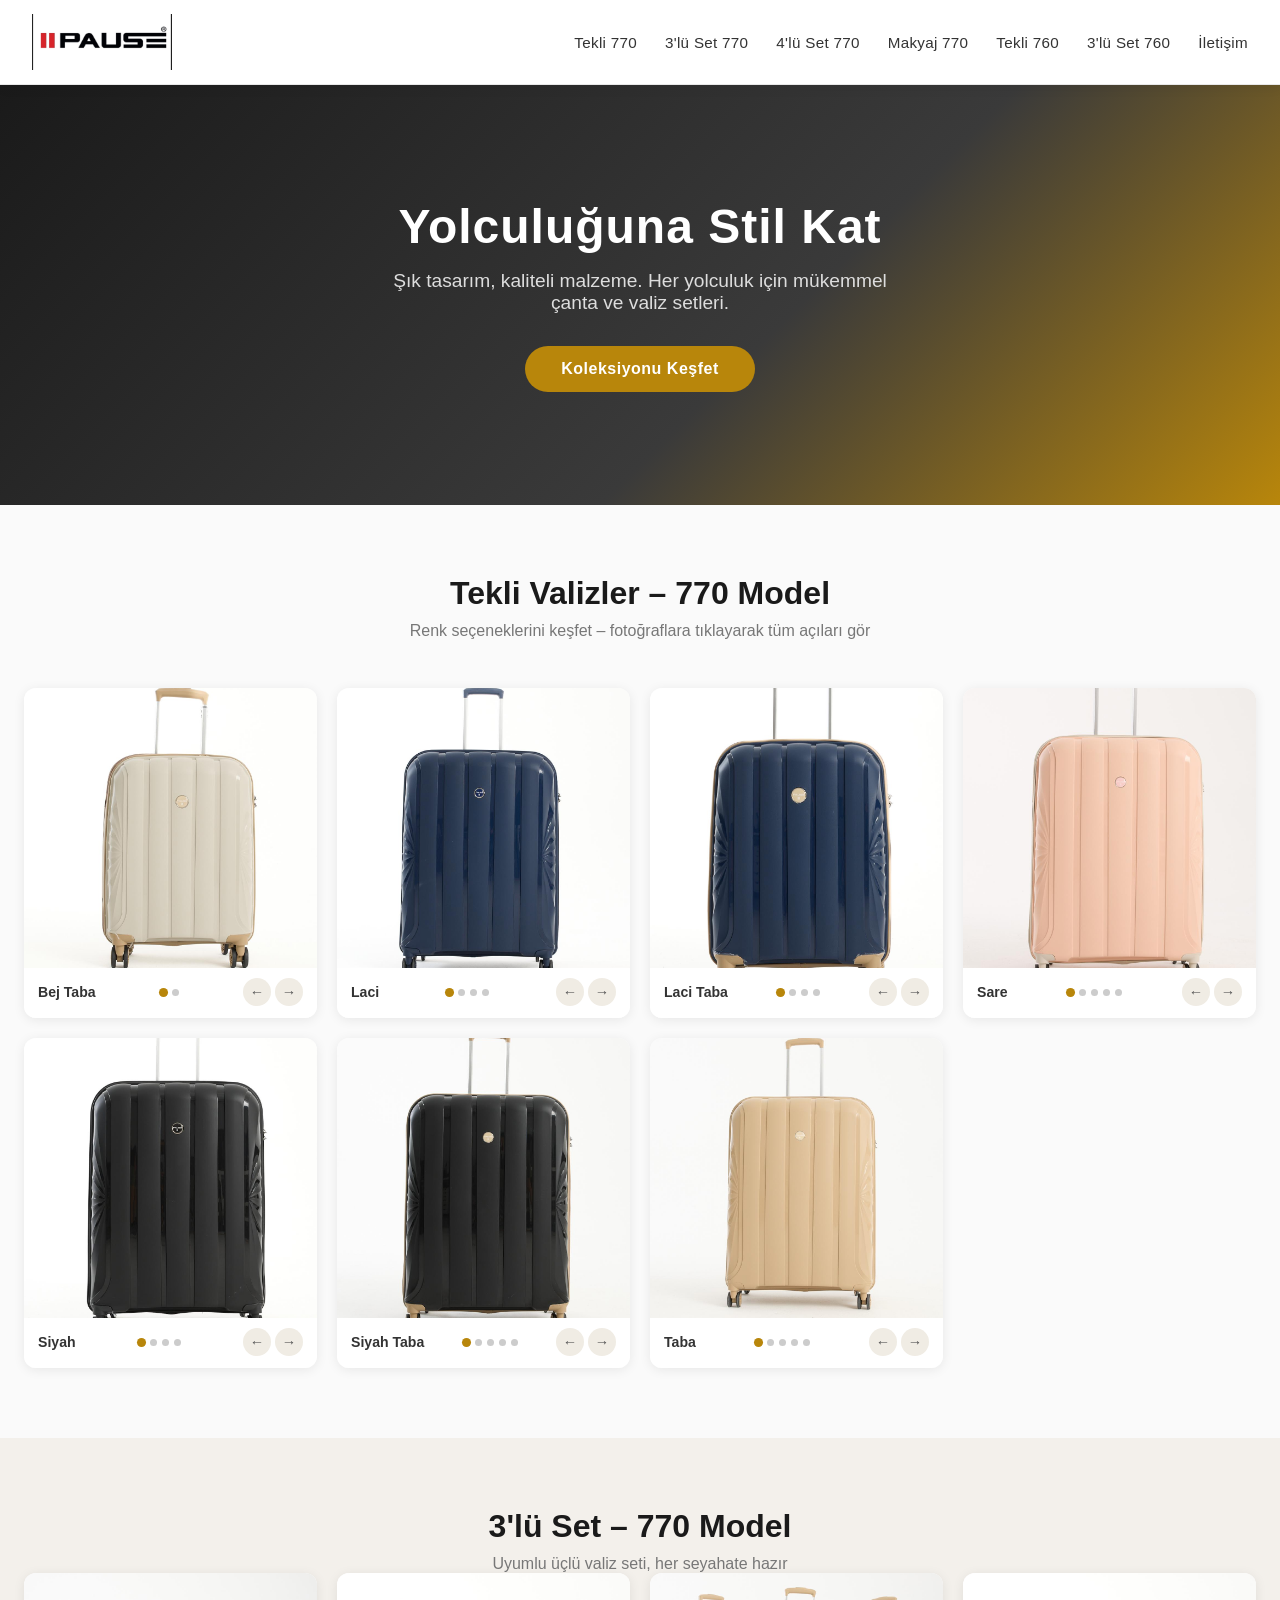
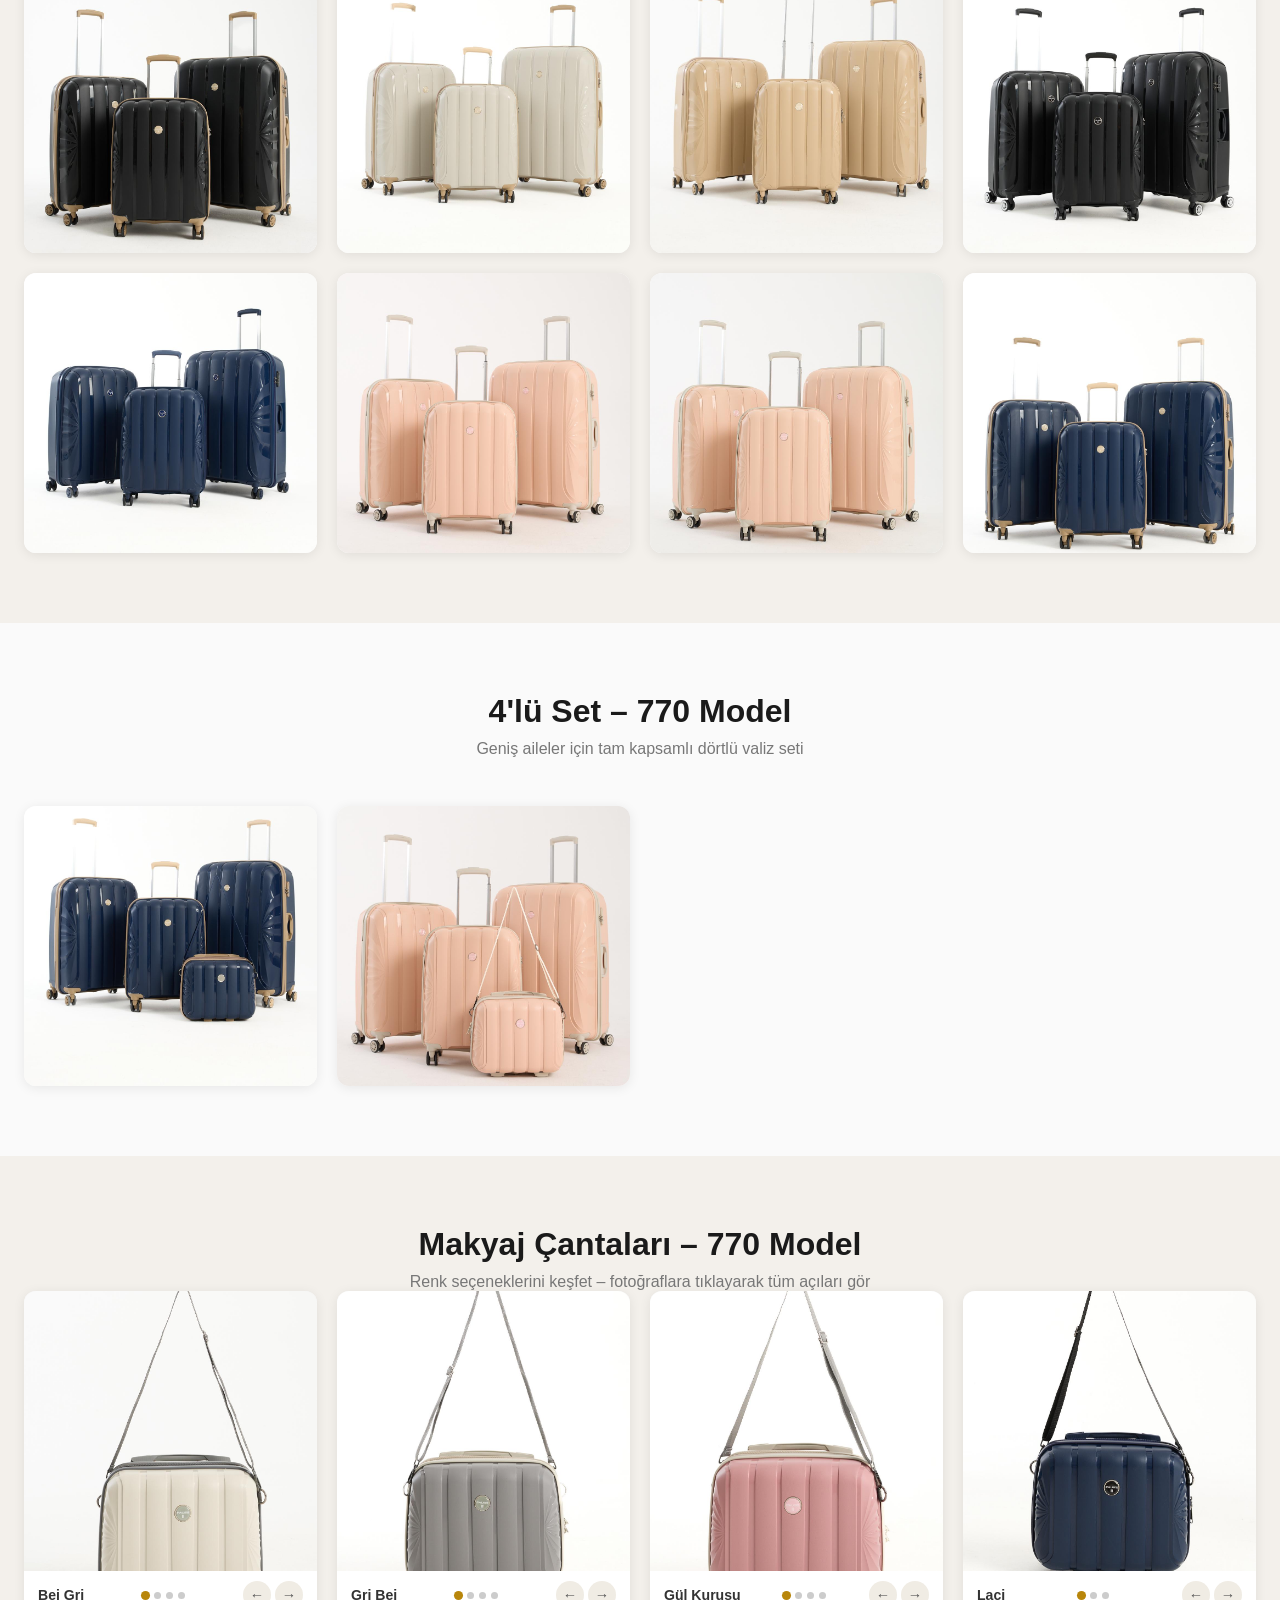
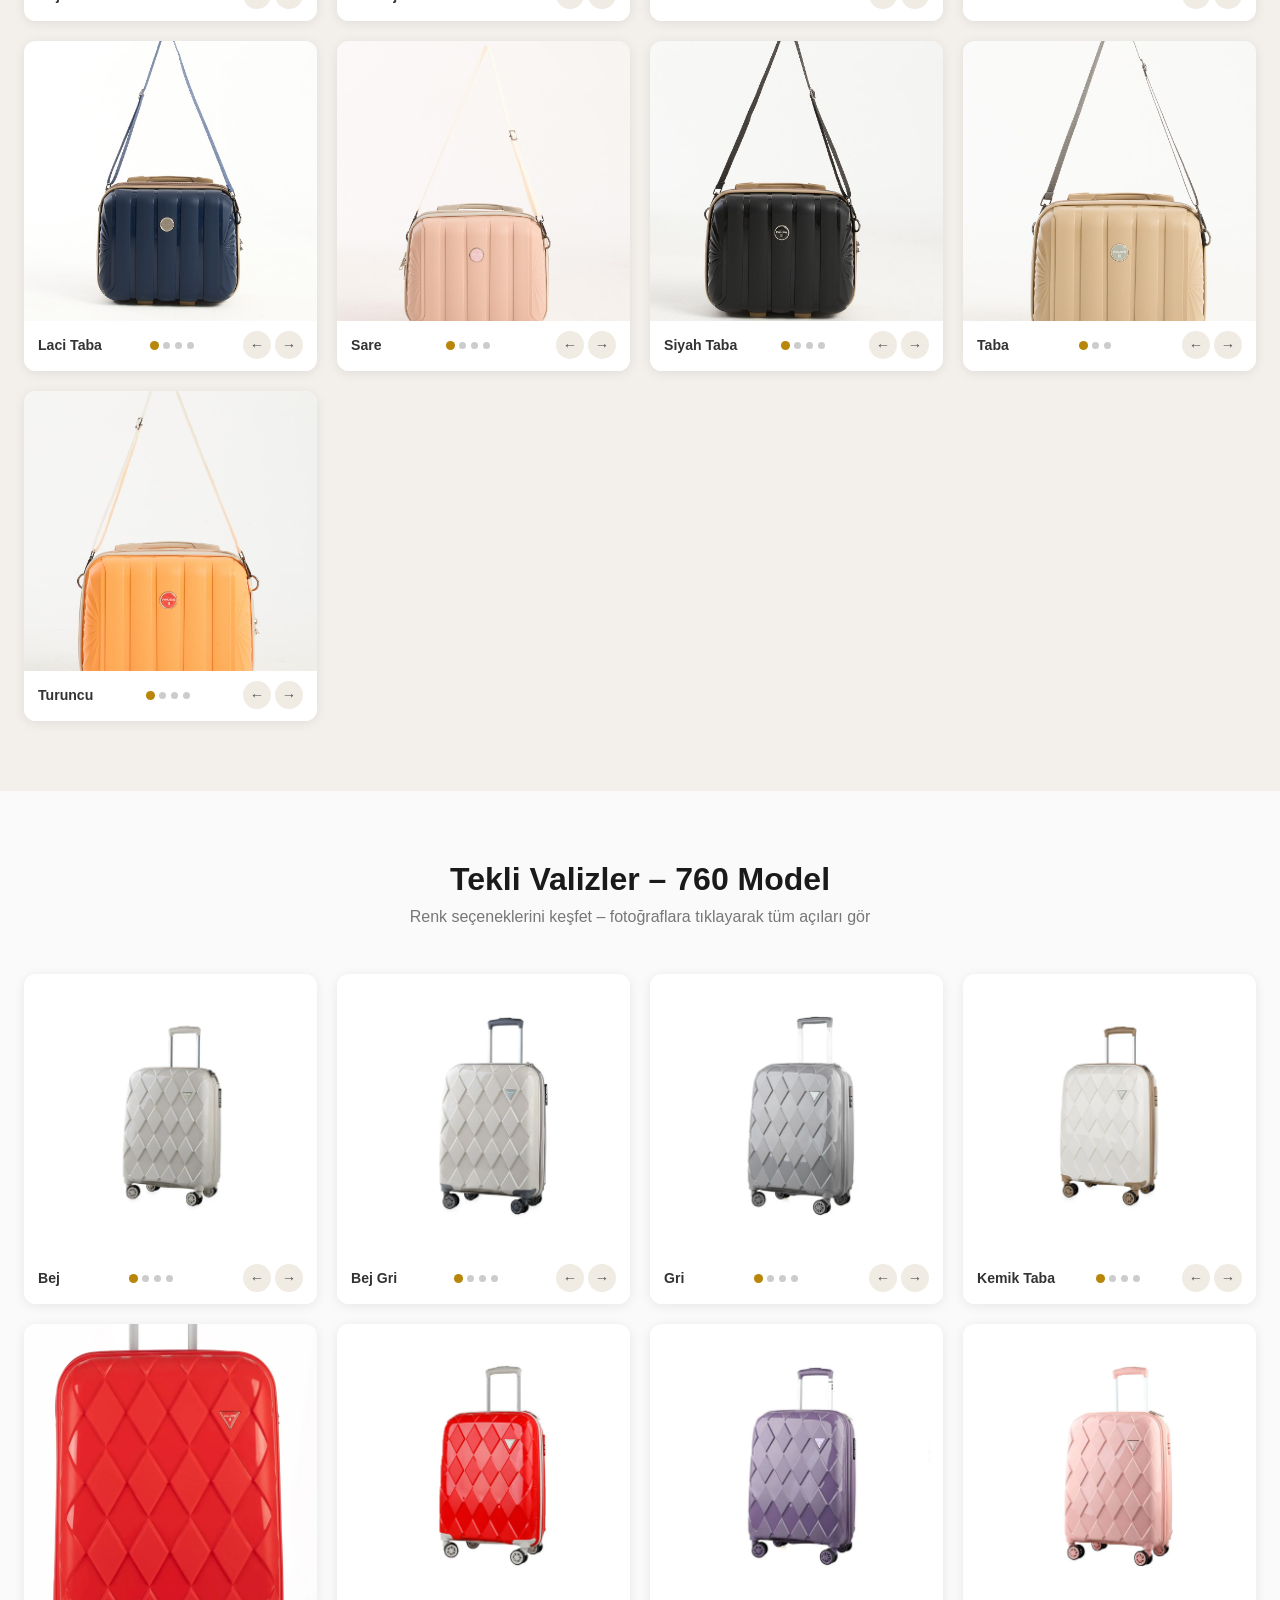
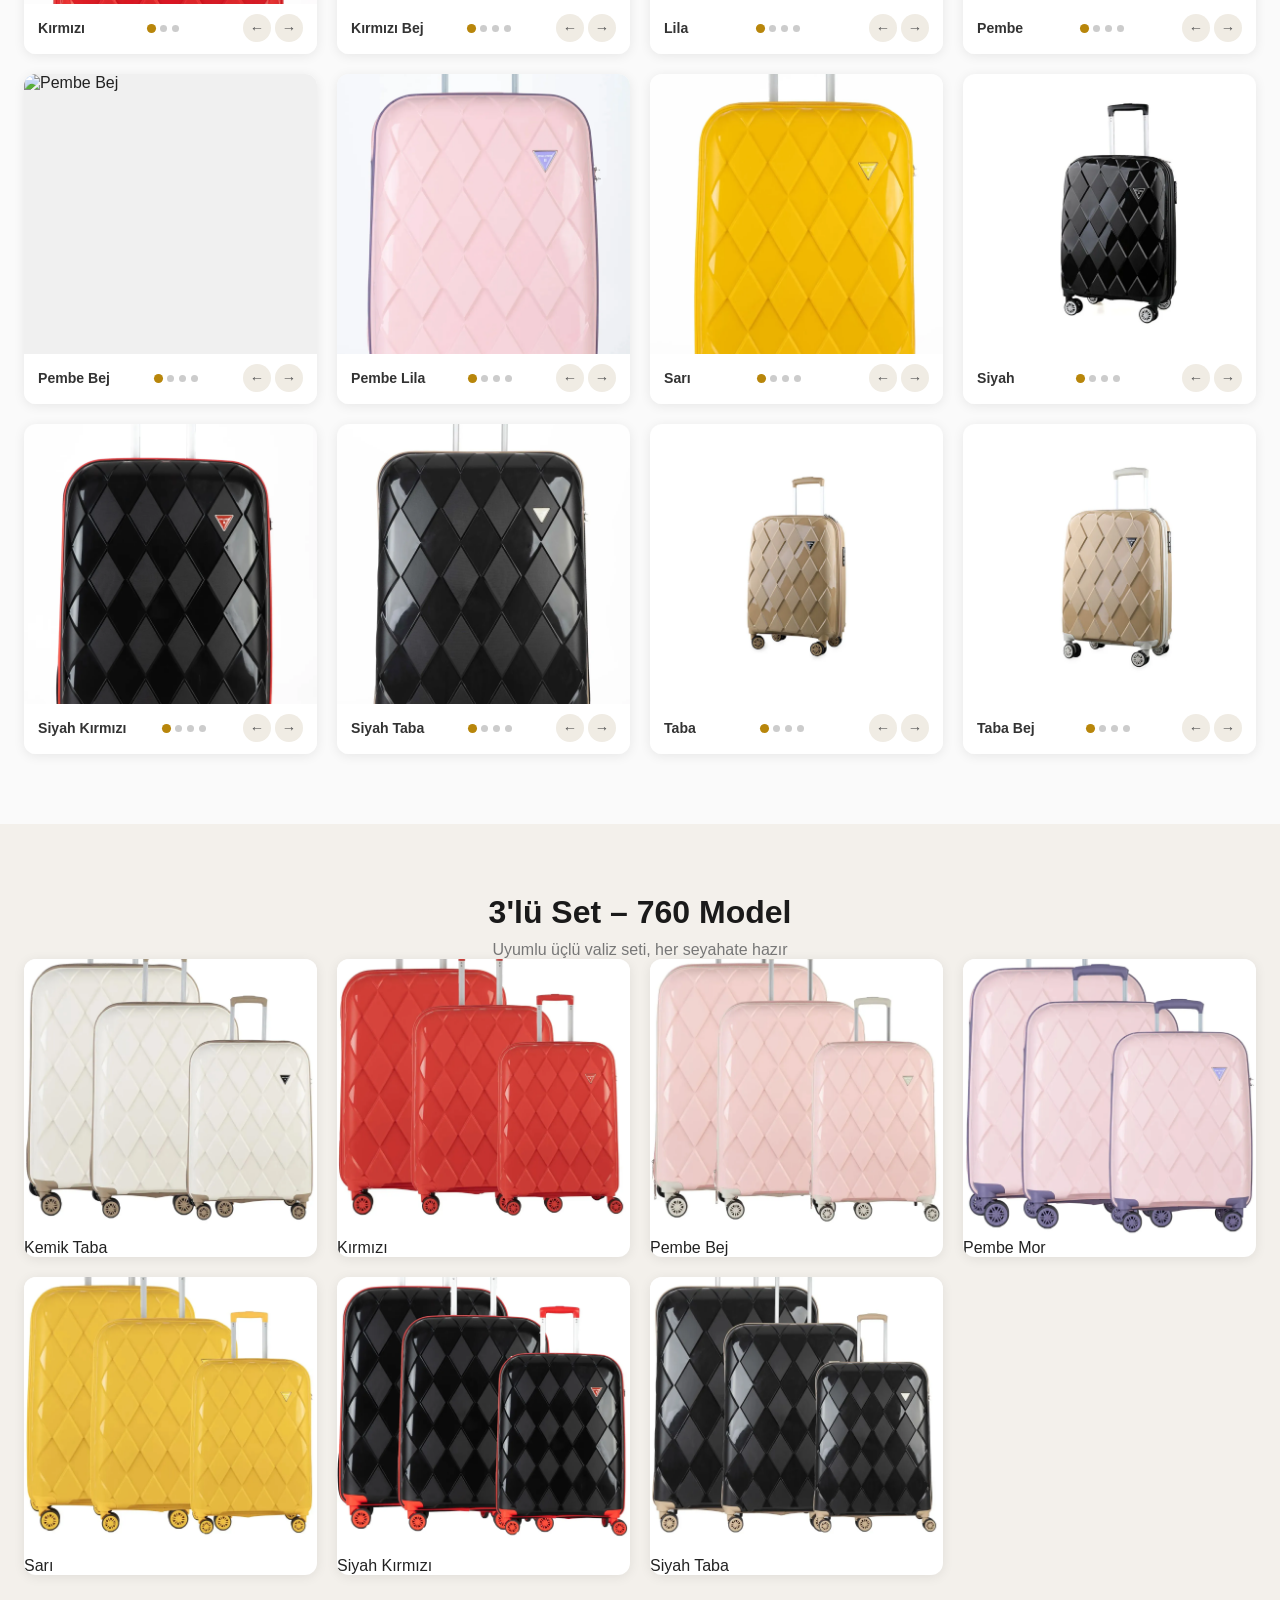
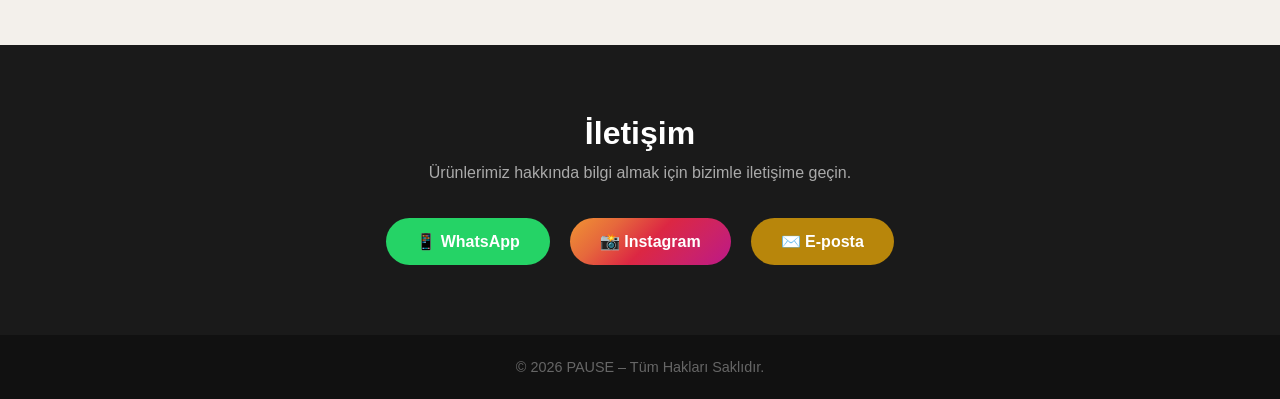
==== index.html @ 20f89fc1 "Initial commit: Pause Galeri web sitesi" ====
﻿<!DOCTYPE html>
<html lang="tr">
<head>
  <meta charset="UTF-8" />
  <meta name="viewport" content="width=device-width, initial-scale=1.0"/>
  <title>PAUSE – Çanta & Valiz</title>
  <link rel="stylesheet" href="style.css"/>
</head>
<body>

  <!-- HEADER -->
  <header>
    <div class="header-inner">
      <img src="pause.jpg" alt="Pause Logo" class="logo"/>
      <nav>
        <a href="#tekli-770">Tekli 770</a>
        <a href="#3lu-770">3'lü Set 770</a>
        <a href="#4lu">4'lü Set 770</a>
        <a href="#makyaj">Makyaj 770</a>
        <a href="#tekli-760">Tekli 760</a>
        <a href="#3lu-760">3'lü Set 760</a>
        <a href="#iletisim">İletişim</a>
      </nav>
    </div>
  </header>

  <!-- HERO -->
  <section class="hero">
    <div class="hero-text">
      <h1>Yolculuğuna Stil Kat</h1>
      <p>Şık tasarım, kaliteli malzeme. Her yolculuk için mükemmel çanta ve valiz setleri.</p>
      <a href="#tekli" class="btn">Koleksiyonu Keşfet</a>
    </div>
  </section>

  <!-- TEKLİ FOTOLAR 770 -->
  <section id="tekli-770" class="category">
    <div class="category-header">
      <h2>Tekli Valizler – 770 Model</h2>
      <p>Renk seçeneklerini keşfet – fotoğraflara tıklayarak tüm açıları gör</p>
    </div>
    <div class="grid">

      <!-- BEJ TABA -->
      <div class="flipcard" data-imgs='["fotolar/770 model/tekli fotolar/bej taba/1.JPG","fotolar/770 model/tekli fotolar/bej taba/2.JPG"]'>
        <div class="flipcard-img-wrap"><img src="fotolar/770 model/tekli fotolar/bej taba/1.JPG" alt="Bej Taba"/></div>
        <div class="flipcard-footer">
          <span class="color-name">Bej Taba</span>
          <div class="flipcard-dots"></div>
          <div class="flipcard-arrows">
            <button class="arr arr-prev">&#8592;</button>
            <button class="arr arr-next">&#8594;</button>
          </div>
        </div>
      </div>

      <!-- LACİ -->
      <div class="flipcard" data-imgs='["fotolar/770 model/tekli fotolar/laci/1.JPG","fotolar/770 model/tekli fotolar/laci/2.JPG","fotolar/770 model/tekli fotolar/laci/3.JPG","fotolar/770 model/tekli fotolar/laci/4.JPG"]'>
        <div class="flipcard-img-wrap"><img src="fotolar/770 model/tekli fotolar/laci/1.JPG" alt="Laci"/></div>
        <div class="flipcard-footer">
          <span class="color-name">Laci</span>
          <div class="flipcard-dots"></div>
          <div class="flipcard-arrows">
            <button class="arr arr-prev">&#8592;</button>
            <button class="arr arr-next">&#8594;</button>
          </div>
        </div>
      </div>

      <!-- LACİ TABA -->
      <div class="flipcard" data-imgs='["fotolar/770 model/tekli fotolar/laci taba/1.JPG","fotolar/770 model/tekli fotolar/laci taba/2.JPG","fotolar/770 model/tekli fotolar/laci taba/3.JPG","fotolar/770 model/tekli fotolar/laci taba/4.JPG"]'>
        <div class="flipcard-img-wrap"><img src="fotolar/770 model/tekli fotolar/laci taba/1.JPG" alt="Laci Taba"/></div>
        <div class="flipcard-footer">
          <span class="color-name">Laci Taba</span>
          <div class="flipcard-dots"></div>
          <div class="flipcard-arrows">
            <button class="arr arr-prev">&#8592;</button>
            <button class="arr arr-next">&#8594;</button>
          </div>
        </div>
      </div>

      <!-- SARE -->
      <div class="flipcard" data-imgs='["fotolar/770 model/tekli fotolar/sare/1.JPG","fotolar/770 model/tekli fotolar/sare/2.JPG","fotolar/770 model/tekli fotolar/sare/3.JPG","fotolar/770 model/tekli fotolar/sare/4.JPG","fotolar/770 model/tekli fotolar/sare/5.JPG"]'>
        <div class="flipcard-img-wrap"><img src="fotolar/770 model/tekli fotolar/sare/1.JPG" alt="Sare"/></div>
        <div class="flipcard-footer">
          <span class="color-name">Sare</span>
          <div class="flipcard-dots"></div>
          <div class="flipcard-arrows">
            <button class="arr arr-prev">&#8592;</button>
            <button class="arr arr-next">&#8594;</button>
          </div>
        </div>
      </div>

      <!-- SİYAH -->
      <div class="flipcard" data-imgs='["fotolar/770 model/tekli fotolar/siyah/1.JPG","fotolar/770 model/tekli fotolar/siyah/2.JPG","fotolar/770 model/tekli fotolar/siyah/3.JPG","fotolar/770 model/tekli fotolar/siyah/4.JPG"]'>
        <div class="flipcard-img-wrap"><img src="fotolar/770 model/tekli fotolar/siyah/1.JPG" alt="Siyah"/></div>
        <div class="flipcard-footer">
          <span class="color-name">Siyah</span>
          <div class="flipcard-dots"></div>
          <div class="flipcard-arrows">
            <button class="arr arr-prev">&#8592;</button>
            <button class="arr arr-next">&#8594;</button>
          </div>
        </div>
      </div>

      <!-- SİYAH TABA -->
      <div class="flipcard" data-imgs='["fotolar/770 model/tekli fotolar/siyah taba/1.JPG","fotolar/770 model/tekli fotolar/siyah taba/2.JPG","fotolar/770 model/tekli fotolar/siyah taba/3.JPG","fotolar/770 model/tekli fotolar/siyah taba/4.JPG","fotolar/770 model/tekli fotolar/siyah taba/5.JPG"]'>
        <div class="flipcard-img-wrap"><img src="fotolar/770 model/tekli fotolar/siyah taba/1.JPG" alt="Siyah Taba"/></div>
        <div class="flipcard-footer">
          <span class="color-name">Siyah Taba</span>
          <div class="flipcard-dots"></div>
          <div class="flipcard-arrows">
            <button class="arr arr-prev">&#8592;</button>
            <button class="arr arr-next">&#8594;</button>
          </div>
        </div>
      </div>

      <!-- TABA -->
      <div class="flipcard" data-imgs='["fotolar/770 model/tekli fotolar/taba/1.JPG","fotolar/770 model/tekli fotolar/taba/2.JPG","fotolar/770 model/tekli fotolar/taba/3.JPG","fotolar/770 model/tekli fotolar/taba/4.JPG","fotolar/770 model/tekli fotolar/taba/5.JPG"]'>
        <div class="flipcard-img-wrap"><img src="fotolar/770 model/tekli fotolar/taba/1.JPG" alt="Taba"/></div>
        <div class="flipcard-footer">
          <span class="color-name">Taba</span>
          <div class="flipcard-dots"></div>
          <div class="flipcard-arrows">
            <button class="arr arr-prev">&#8592;</button>
            <button class="arr arr-next">&#8594;</button>
          </div>
        </div>
      </div>

    </div>
  </section>

  <!-- 3'LÜ SET 770 -->
  <section id="3lu-770" class="category alt-bg">
    <div class="category-header">
      <h2>3'lü Set – 770 Model</h2>
      <p>Uyumlu üçlü valiz seti, her seyahate hazır</p>
    </div>
    <div class="grid">
      <div class="card"><img src="fotolar/770 model/3lü set 770 model/CUVP4517.JPG" alt="3'lü Set"/></div>
      <div class="card"><img src="fotolar/770 model/3lü set 770 model/EOGG5862.JPG" alt="3'lü Set"/></div>
      <div class="card"><img src="fotolar/770 model/3lü set 770 model/IOWC9150.JPG" alt="3'lü Set"/></div>
      <div class="card"><img src="fotolar/770 model/3lü set 770 model/NZZY1692.JPG" alt="3'lü Set"/></div>
      <div class="card"><img src="fotolar/770 model/3lü set 770 model/TIKI6511.JPG" alt="3'lü Set"/></div>
      <div class="card"><img src="fotolar/770 model/3lü set 770 model/TRMT1910.JPG" alt="3'lü Set"/></div>
      <div class="card"><img src="fotolar/770 model/3lü set 770 model/UGGN6578.JPG" alt="3'lü Set"/></div>
      <div class="card"><img src="fotolar/770 model/3lü set 770 model/XQIP4080.JPG" alt="3'lü Set"/></div>
    </div>
  </section>

  <!-- 4'LÜ SET -->
  <section id="4lu" class="category">
    <div class="category-header">
      <h2>4'lü Set – 770 Model</h2>
      <p>Geniş aileler için tam kapsamlı dörtlü valiz seti</p>
    </div>
    <div class="grid">
      <div class="card"><img src="fotolar/770 model/4lü set 770 model/DCAK2483.JPG" alt="4'lü Set"/></div>
      <div class="card"><img src="fotolar/770 model/4lü set 770 model/DRRC6023.JPG" alt="4'lü Set"/></div>
    </div>
  </section>

  <!-- MAKYAJ ÇANTALARI -->
  <section id="makyaj" class="category alt-bg">
    <div class="category-header">
      <h2>Makyaj Çantaları – 770 Model</h2>
      <p>Renk seçeneklerini keşfet – fotoğraflara tıklayarak tüm açıları gör</p>
    </div>
    <div class="grid">

      <!-- BEJ GRİ -->
      <div class="flipcard" data-imgs='["fotolar/770 model/makyaj 770 model/bej gri/1.JPG","fotolar/770 model/makyaj 770 model/bej gri/2.JPG","fotolar/770 model/makyaj 770 model/bej gri/3.JPG","fotolar/770 model/makyaj 770 model/bej gri/4.JPG"]'>
        <div class="flipcard-img-wrap"><img src="fotolar/770 model/makyaj 770 model/bej gri/1.JPG" alt="Bej Gri"/></div>
        <div class="flipcard-footer">
          <span class="color-name">Bej Gri</span>
          <div class="flipcard-dots"></div>
          <div class="flipcard-arrows">
            <button class="arr arr-prev">&#8592;</button>
            <button class="arr arr-next">&#8594;</button>
          </div>
        </div>
      </div>

      <!-- GRİ BEJ -->
      <div class="flipcard" data-imgs='["fotolar/770 model/makyaj 770 model/gri bej/1.JPG","fotolar/770 model/makyaj 770 model/gri bej/2.JPG","fotolar/770 model/makyaj 770 model/gri bej/3.JPG","fotolar/770 model/makyaj 770 model/gri bej/4.JPG"]'>
        <div class="flipcard-img-wrap"><img src="fotolar/770 model/makyaj 770 model/gri bej/1.JPG" alt="Gri Bej"/></div>
        <div class="flipcard-footer">
          <span class="color-name">Gri Bej</span>
          <div class="flipcard-dots"></div>
          <div class="flipcard-arrows">
            <button class="arr arr-prev">&#8592;</button>
            <button class="arr arr-next">&#8594;</button>
          </div>
        </div>
      </div>

      <!-- GÜL KURUSU -->
      <div class="flipcard" data-imgs='["fotolar/770 model/makyaj 770 model/gül kurusu/1.JPG","fotolar/770 model/makyaj 770 model/gül kurusu/2.JPG","fotolar/770 model/makyaj 770 model/gül kurusu/3.JPG","fotolar/770 model/makyaj 770 model/gül kurusu/4.JPG"]'>
        <div class="flipcard-img-wrap"><img src="fotolar/770 model/makyaj 770 model/gül kurusu/1.JPG" alt="Gül Kurusu"/></div>
        <div class="flipcard-footer">
          <span class="color-name">Gül Kurusu</span>
          <div class="flipcard-dots"></div>
          <div class="flipcard-arrows">
            <button class="arr arr-prev">&#8592;</button>
            <button class="arr arr-next">&#8594;</button>
          </div>
        </div>
      </div>

      <!-- LACİ -->
      <div class="flipcard" data-imgs='["fotolar/770 model/makyaj 770 model/laci/1.JPG","fotolar/770 model/makyaj 770 model/laci/2.JPG","fotolar/770 model/makyaj 770 model/laci/3.JPG"]'>
        <div class="flipcard-img-wrap"><img src="fotolar/770 model/makyaj 770 model/laci/1.JPG" alt="Laci"/></div>
        <div class="flipcard-footer">
          <span class="color-name">Laci</span>
          <div class="flipcard-dots"></div>
          <div class="flipcard-arrows">
            <button class="arr arr-prev">&#8592;</button>
            <button class="arr arr-next">&#8594;</button>
          </div>
        </div>
      </div>

      <!-- LACİ TABA -->
      <div class="flipcard" data-imgs='["fotolar/770 model/makyaj 770 model/laci taba/1.JPG","fotolar/770 model/makyaj 770 model/laci taba/2.JPG","fotolar/770 model/makyaj 770 model/laci taba/3.JPG","fotolar/770 model/makyaj 770 model/laci taba/4.JPG"]'>
        <div class="flipcard-img-wrap"><img src="fotolar/770 model/makyaj 770 model/laci taba/1.JPG" alt="Laci Taba"/></div>
        <div class="flipcard-footer">
          <span class="color-name">Laci Taba</span>
          <div class="flipcard-dots"></div>
          <div class="flipcard-arrows">
            <button class="arr arr-prev">&#8592;</button>
            <button class="arr arr-next">&#8594;</button>
          </div>
        </div>
      </div>

      <!-- SARE -->
      <div class="flipcard" data-imgs='["fotolar/770 model/makyaj 770 model/sare/1.JPG","fotolar/770 model/makyaj 770 model/sare/2.JPG","fotolar/770 model/makyaj 770 model/sare/3.JPG","fotolar/770 model/makyaj 770 model/sare/4.JPG"]'>
        <div class="flipcard-img-wrap"><img src="fotolar/770 model/makyaj 770 model/sare/1.JPG" alt="Sare"/></div>
        <div class="flipcard-footer">
          <span class="color-name">Sare</span>
          <div class="flipcard-dots"></div>
          <div class="flipcard-arrows">
            <button class="arr arr-prev">&#8592;</button>
            <button class="arr arr-next">&#8594;</button>
          </div>
        </div>
      </div>

      <!-- SİYAH TABA -->
      <div class="flipcard" data-imgs='["fotolar/770 model/makyaj 770 model/siyah taba/1.JPG","fotolar/770 model/makyaj 770 model/siyah taba/2.JPG","fotolar/770 model/makyaj 770 model/siyah taba/3.JPG","fotolar/770 model/makyaj 770 model/siyah taba/4.JPG"]'>
        <div class="flipcard-img-wrap"><img src="fotolar/770 model/makyaj 770 model/siyah taba/1.JPG" alt="Siyah Taba"/></div>
        <div class="flipcard-footer">
          <span class="color-name">Siyah Taba</span>
          <div class="flipcard-dots"></div>
          <div class="flipcard-arrows">
            <button class="arr arr-prev">&#8592;</button>
            <button class="arr arr-next">&#8594;</button>
          </div>
        </div>
      </div>

      <!-- TABA -->
      <div class="flipcard" data-imgs='["fotolar/770 model/makyaj 770 model/taba/1.JPG","fotolar/770 model/makyaj 770 model/taba/2.JPG","fotolar/770 model/makyaj 770 model/taba/3.JPG"]'>
        <div class="flipcard-img-wrap"><img src="fotolar/770 model/makyaj 770 model/taba/1.JPG" alt="Taba"/></div>
        <div class="flipcard-footer">
          <span class="color-name">Taba</span>
          <div class="flipcard-dots"></div>
          <div class="flipcard-arrows">
            <button class="arr arr-prev">&#8592;</button>
            <button class="arr arr-next">&#8594;</button>
          </div>
        </div>
      </div>

      <!-- TURUNCU -->
      <div class="flipcard" data-imgs='["fotolar/770 model/makyaj 770 model/turuncu/1.JPG","fotolar/770 model/makyaj 770 model/turuncu/2.JPG","fotolar/770 model/makyaj 770 model/turuncu/3.JPG","fotolar/770 model/makyaj 770 model/turuncu/4.JPG"]'>
        <div class="flipcard-img-wrap"><img src="fotolar/770 model/makyaj 770 model/turuncu/1.JPG" alt="Turuncu"/></div>
        <div class="flipcard-footer">
          <span class="color-name">Turuncu</span>
          <div class="flipcard-dots"></div>
          <div class="flipcard-arrows">
            <button class="arr arr-prev">&#8592;</button>
            <button class="arr arr-next">&#8594;</button>
          </div>
        </div>
      </div>

    </div>
  </section>

  <!-- TEKLİ VALİZLER 760 MODEL -->
  <section id="tekli-760" class="category">
    <div class="category-header">
      <h2>Tekli Valizler – 760 Model</h2>
      <p>Renk seçeneklerini keşfet – fotoğraflara tıklayarak tüm açıları gör</p>
    </div>
    <div class="grid">

      <div class="flipcard" data-imgs='["fotolar/760 model/tekli valizler 760 model/BEJ/1.webp","fotolar/760 model/tekli valizler 760 model/BEJ/2.webp","fotolar/760 model/tekli valizler 760 model/BEJ/3.webp","fotolar/760 model/tekli valizler 760 model/BEJ/4.webp"]'>
        <div class="flipcard-img-wrap"><img src="fotolar/760 model/tekli valizler 760 model/BEJ/1.webp" alt="Bej"/></div>
        <div class="flipcard-footer"><span class="color-name">Bej</span><div class="flipcard-dots"></div><div class="flipcard-arrows"><button class="arr arr-prev">&#8592;</button><button class="arr arr-next">&#8594;</button></div></div>
      </div>

      <div class="flipcard" data-imgs='["fotolar/760 model/tekli valizler 760 model/BEJ GRİ/1.webp","fotolar/760 model/tekli valizler 760 model/BEJ GRİ/2.webp","fotolar/760 model/tekli valizler 760 model/BEJ GRİ/3.webp","fotolar/760 model/tekli valizler 760 model/BEJ GRİ/4.webp"]'>
        <div class="flipcard-img-wrap"><img src="fotolar/760 model/tekli valizler 760 model/BEJ GRİ/1.webp" alt="Bej Gri"/></div>
        <div class="flipcard-footer"><span class="color-name">Bej Gri</span><div class="flipcard-dots"></div><div class="flipcard-arrows"><button class="arr arr-prev">&#8592;</button><button class="arr arr-next">&#8594;</button></div></div>
      </div>

      <div class="flipcard" data-imgs='["fotolar/760 model/tekli valizler 760 model/GRİ/1.PNG","fotolar/760 model/tekli valizler 760 model/GRİ/2.PNG","fotolar/760 model/tekli valizler 760 model/GRİ/3.PNG","fotolar/760 model/tekli valizler 760 model/GRİ/4.PNG"]'>
        <div class="flipcard-img-wrap"><img src="fotolar/760 model/tekli valizler 760 model/GRİ/1.PNG" alt="Gri"/></div>
        <div class="flipcard-footer"><span class="color-name">Gri</span><div class="flipcard-dots"></div><div class="flipcard-arrows"><button class="arr arr-prev">&#8592;</button><button class="arr arr-next">&#8594;</button></div></div>
      </div>

      <div class="flipcard" data-imgs='["fotolar/760 model/tekli valizler 760 model/KEMİK TABA/1.webp","fotolar/760 model/tekli valizler 760 model/KEMİK TABA/2.webp","fotolar/760 model/tekli valizler 760 model/KEMİK TABA/3.webp","fotolar/760 model/tekli valizler 760 model/KEMİK TABA/4.webp"]'>
        <div class="flipcard-img-wrap"><img src="fotolar/760 model/tekli valizler 760 model/KEMİK TABA/1.webp" alt="Kemik Taba"/></div>
        <div class="flipcard-footer"><span class="color-name">Kemik Taba</span><div class="flipcard-dots"></div><div class="flipcard-arrows"><button class="arr arr-prev">&#8592;</button><button class="arr arr-next">&#8594;</button></div></div>
      </div>

      <div class="flipcard" data-imgs='["fotolar/760 model/tekli valizler 760 model/KIRMIZI/1.webp","fotolar/760 model/tekli valizler 760 model/KIRMIZI/2.webp","fotolar/760 model/tekli valizler 760 model/KIRMIZI/3.webp"]'>
        <div class="flipcard-img-wrap"><img src="fotolar/760 model/tekli valizler 760 model/KIRMIZI/1.webp" alt="Kırmızı"/></div>
        <div class="flipcard-footer"><span class="color-name">Kırmızı</span><div class="flipcard-dots"></div><div class="flipcard-arrows"><button class="arr arr-prev">&#8592;</button><button class="arr arr-next">&#8594;</button></div></div>
      </div>

      <div class="flipcard" data-imgs='["fotolar/760 model/tekli valizler 760 model/KIRMIZI BEJ/1.webp","fotolar/760 model/tekli valizler 760 model/KIRMIZI BEJ/2.webp","fotolar/760 model/tekli valizler 760 model/KIRMIZI BEJ/3.webp","fotolar/760 model/tekli valizler 760 model/KIRMIZI BEJ/4.webp"]'>
        <div class="flipcard-img-wrap"><img src="fotolar/760 model/tekli valizler 760 model/KIRMIZI BEJ/1.webp" alt="Kırmızı Bej"/></div>
        <div class="flipcard-footer"><span class="color-name">Kırmızı Bej</span><div class="flipcard-dots"></div><div class="flipcard-arrows"><button class="arr arr-prev">&#8592;</button><button class="arr arr-next">&#8594;</button></div></div>
      </div>

      <div class="flipcard" data-imgs='["fotolar/760 model/tekli valizler 760 model/LİLA/1.webp","fotolar/760 model/tekli valizler 760 model/LİLA/2.webp","fotolar/760 model/tekli valizler 760 model/LİLA/3.webp","fotolar/760 model/tekli valizler 760 model/LİLA/4.webp"]'>
        <div class="flipcard-img-wrap"><img src="fotolar/760 model/tekli valizler 760 model/LİLA/1.webp" alt="Lila"/></div>
        <div class="flipcard-footer"><span class="color-name">Lila</span><div class="flipcard-dots"></div><div class="flipcard-arrows"><button class="arr arr-prev">&#8592;</button><button class="arr arr-next">&#8594;</button></div></div>
      </div>

      <div class="flipcard" data-imgs='["fotolar/760 model/tekli valizler 760 model/PEMBE/1.webp","fotolar/760 model/tekli valizler 760 model/PEMBE/2.webp","fotolar/760 model/tekli valizler 760 model/PEMBE/3.webp","fotolar/760 model/tekli valizler 760 model/PEMBE/4.webp"]'>
        <div class="flipcard-img-wrap"><img src="fotolar/760 model/tekli valizler 760 model/PEMBE/1.webp" alt="Pembe"/></div>
        <div class="flipcard-footer"><span class="color-name">Pembe</span><div class="flipcard-dots"></div><div class="flipcard-arrows"><button class="arr arr-prev">&#8592;</button><button class="arr arr-next">&#8594;</button></div></div>
      </div>

      <div class="flipcard" data-imgs='["fotolar/760 model/tekli valizler 760 model/PEMBE BEJ/1.webp","fotolar/760 model/tekli valizler 760 model/PEMBE BEJ/2.webp","fotolar/760 model/tekli valizler 760 model/PEMBE BEJ/3.webp","fotolar/760 model/tekli valizler 760 model/PEMBE BEJ/4.webp"]'>
        <div class="flipcard-img-wrap"><img src="fotolar/760 model/tekli valizler 760 model/PEMBE BEJ/1.webp" alt="Pembe Bej"/></div>
        <div class="flipcard-footer"><span class="color-name">Pembe Bej</span><div class="flipcard-dots"></div><div class="flipcard-arrows"><button class="arr arr-prev">&#8592;</button><button class="arr arr-next">&#8594;</button></div></div>
      </div>

      <div class="flipcard" data-imgs='["fotolar/760 model/tekli valizler 760 model/PEMBE LİLA/1.webp","fotolar/760 model/tekli valizler 760 model/PEMBE LİLA/2.webp","fotolar/760 model/tekli valizler 760 model/PEMBE LİLA/3.webp","fotolar/760 model/tekli valizler 760 model/PEMBE LİLA/4.webp"]'>
        <div class="flipcard-img-wrap"><img src="fotolar/760 model/tekli valizler 760 model/PEMBE LİLA/1.webp" alt="Pembe Lila"/></div>
        <div class="flipcard-footer"><span class="color-name">Pembe Lila</span><div class="flipcard-dots"></div><div class="flipcard-arrows"><button class="arr arr-prev">&#8592;</button><button class="arr arr-next">&#8594;</button></div></div>
      </div>

      <div class="flipcard" data-imgs='["fotolar/760 model/tekli valizler 760 model/SARI/1.webp","fotolar/760 model/tekli valizler 760 model/SARI/2.webp","fotolar/760 model/tekli valizler 760 model/SARI/3.webp","fotolar/760 model/tekli valizler 760 model/SARI/4.webp"]'>
        <div class="flipcard-img-wrap"><img src="fotolar/760 model/tekli valizler 760 model/SARI/1.webp" alt="Sarı"/></div>
        <div class="flipcard-footer"><span class="color-name">Sarı</span><div class="flipcard-dots"></div><div class="flipcard-arrows"><button class="arr arr-prev">&#8592;</button><button class="arr arr-next">&#8594;</button></div></div>
      </div>

      <div class="flipcard" data-imgs='["fotolar/760 model/tekli valizler 760 model/SİYAH/1.webp","fotolar/760 model/tekli valizler 760 model/SİYAH/2.webp","fotolar/760 model/tekli valizler 760 model/SİYAH/3.webp","fotolar/760 model/tekli valizler 760 model/SİYAH/4.webp"]'>
        <div class="flipcard-img-wrap"><img src="fotolar/760 model/tekli valizler 760 model/SİYAH/1.webp" alt="Siyah"/></div>
        <div class="flipcard-footer"><span class="color-name">Siyah</span><div class="flipcard-dots"></div><div class="flipcard-arrows"><button class="arr arr-prev">&#8592;</button><button class="arr arr-next">&#8594;</button></div></div>
      </div>

      <div class="flipcard" data-imgs='["fotolar/760 model/tekli valizler 760 model/SİYAH KIRMIZI/1.webp","fotolar/760 model/tekli valizler 760 model/SİYAH KIRMIZI/2.webp","fotolar/760 model/tekli valizler 760 model/SİYAH KIRMIZI/3.webp","fotolar/760 model/tekli valizler 760 model/SİYAH KIRMIZI/4.webp"]'>
        <div class="flipcard-img-wrap"><img src="fotolar/760 model/tekli valizler 760 model/SİYAH KIRMIZI/1.webp" alt="Siyah Kırmızı"/></div>
        <div class="flipcard-footer"><span class="color-name">Siyah Kırmızı</span><div class="flipcard-dots"></div><div class="flipcard-arrows"><button class="arr arr-prev">&#8592;</button><button class="arr arr-next">&#8594;</button></div></div>
      </div>

      <div class="flipcard" data-imgs='["fotolar/760 model/tekli valizler 760 model/SİYAH TABA/1.webp","fotolar/760 model/tekli valizler 760 model/SİYAH TABA/2.webp","fotolar/760 model/tekli valizler 760 model/SİYAH TABA/3.webp","fotolar/760 model/tekli valizler 760 model/SİYAH TABA/4.webp"]'>
        <div class="flipcard-img-wrap"><img src="fotolar/760 model/tekli valizler 760 model/SİYAH TABA/1.webp" alt="Siyah Taba"/></div>
        <div class="flipcard-footer"><span class="color-name">Siyah Taba</span><div class="flipcard-dots"></div><div class="flipcard-arrows"><button class="arr arr-prev">&#8592;</button><button class="arr arr-next">&#8594;</button></div></div>
      </div>

      <div class="flipcard" data-imgs='["fotolar/760 model/tekli valizler 760 model/TABA/1.webp","fotolar/760 model/tekli valizler 760 model/TABA/2.webp","fotolar/760 model/tekli valizler 760 model/TABA/3.webp","fotolar/760 model/tekli valizler 760 model/TABA/4.webp"]'>
        <div class="flipcard-img-wrap"><img src="fotolar/760 model/tekli valizler 760 model/TABA/1.webp" alt="Taba"/></div>
        <div class="flipcard-footer"><span class="color-name">Taba</span><div class="flipcard-dots"></div><div class="flipcard-arrows"><button class="arr arr-prev">&#8592;</button><button class="arr arr-next">&#8594;</button></div></div>
      </div>

      <div class="flipcard" data-imgs='["fotolar/760 model/tekli valizler 760 model/TABA BEJ/1.webp","fotolar/760 model/tekli valizler 760 model/TABA BEJ/2.webp","fotolar/760 model/tekli valizler 760 model/TABA BEJ/3.webp","fotolar/760 model/tekli valizler 760 model/TABA BEJ/4.webp"]'>
        <div class="flipcard-img-wrap"><img src="fotolar/760 model/tekli valizler 760 model/TABA BEJ/1.webp" alt="Taba Bej"/></div>
        <div class="flipcard-footer"><span class="color-name">Taba Bej</span><div class="flipcard-dots"></div><div class="flipcard-arrows"><button class="arr arr-prev">&#8592;</button><button class="arr arr-next">&#8594;</button></div></div>
      </div>

    </div>
  </section>

  <!-- 3'LÜ SET 760 MODEL -->
  <section id="3lu-760" class="category alt-bg">
    <div class="category-header">
      <h2>3'lü Set – 760 Model</h2>
      <p>Uyumlu üçlü valiz seti, her seyahate hazır</p>
    </div>
    <div class="grid">
      <div class="card"><img src="fotolar/760 model/3lü set 760 model/kemik taba.webp" alt="Kemik Taba"/><div class="card-label">Kemik Taba</div></div>
      <div class="card"><img src="fotolar/760 model/3lü set 760 model/kırmızı.webp" alt="Kırmızı"/><div class="card-label">Kırmızı</div></div>
      <div class="card"><img src="fotolar/760 model/3lü set 760 model/PEMBE BEJ.PNG" alt="Pembe Bej"/><div class="card-label">Pembe Bej</div></div>
      <div class="card"><img src="fotolar/760 model/3lü set 760 model/PEMBE MOR.webp" alt="Pembe Mor"/><div class="card-label">Pembe Mor</div></div>
      <div class="card"><img src="fotolar/760 model/3lü set 760 model/SARI.webp" alt="Sarı"/><div class="card-label">Sarı</div></div>
      <div class="card"><img src="fotolar/760 model/3lü set 760 model/SİYAH KIRMIZI.webp" alt="Siyah Kırmızı"/><div class="card-label">Siyah Kırmızı</div></div>
      <div class="card"><img src="fotolar/760 model/3lü set 760 model/SİYAH TABA.webp" alt="Siyah Taba"/><div class="card-label">Siyah Taba</div></div>
    </div>
  </section>

  <!-- İLETİŞİM -->
  <section id="iletisim" class="contact">
    <h2>İletişim</h2>
    <p>Ürünlerimiz hakkında bilgi almak için bizimle iletişime geçin.</p>
    <div class="contact-icons">
      <a href="https://wa.me/90XXXXXXXXXX" target="_blank" class="contact-btn whatsapp">📱 WhatsApp</a>
      <a href="https://instagram.com/" target="_blank" class="contact-btn instagram">📸 Instagram</a>
      <a href="mailto:info@pause.com" class="contact-btn email">✉️ E-posta</a>
    </div>
  </section>

  <!-- FOOTER -->
  <footer>
    <p>© 2026 PAUSE – Tüm Hakları Saklıdır.</p>
  </footer>

  <!-- LIGHTBOX -->
  <div id="lightbox" class="lightbox" onclick="closeLightbox()">
    <span class="close" onclick="closeLightbox()">✕</span>
    <button class="lb-arr lb-prev" onclick="event.stopPropagation(); lbGo(-1)">&#8592;</button>
    <img id="lightbox-img" src="" alt="" onclick="event.stopPropagation()"/>
    <button class="lb-arr lb-next" onclick="event.stopPropagation(); lbGo(1)">&#8594;</button>
    <div id="lb-dots" class="lb-dots" onclick="event.stopPropagation()"></div>
  </div>

  <script src="script.js"></script>
</body>
</html>
---- style.css ----
/* ===== RESET & BASE ===== */
*, *::before, *::after {
  box-sizing: border-box;
  margin: 0;
  padding: 0;
}

html {
  scroll-behavior: smooth;
}

body {
  font-family: 'Segoe UI', Arial, sans-serif;
  background: #fafafa;
  color: #222;
}

/* ===== HEADER ===== */
header {
  position: sticky;
  top: 0;
  z-index: 100;
  background: #fff;
  border-bottom: 1px solid #e8e8e8;
  box-shadow: 0 2px 12px rgba(0,0,0,0.07);
}

.header-inner {
  max-width: 1300px;
  margin: 0 auto;
  padding: 14px 32px;
  display: flex;
  align-items: center;
  justify-content: space-between;
  gap: 24px;
}

.logo {
  height: 56px;
  object-fit: contain;
}

nav {
  display: flex;
  gap: 28px;
  flex-wrap: wrap;
}

nav a {
  text-decoration: none;
  color: #333;
  font-size: 0.95rem;
  font-weight: 500;
  letter-spacing: 0.3px;
  transition: color 0.2s;
}

nav a:hover {
  color: #b8860b;
}

/* ===== HERO ===== */
.hero {
  background: linear-gradient(135deg, #1a1a1a 0%, #3a3a3a 60%, #b8860b 100%);
  min-height: 420px;
  display: flex;
  align-items: center;
  justify-content: center;
  text-align: center;
  padding: 80px 24px;
}

.hero-text h1 {
  font-size: 3rem;
  color: #fff;
  font-weight: 700;
  letter-spacing: 1px;
  margin-bottom: 16px;
}

.hero-text p {
  font-size: 1.2rem;
  color: #ddd;
  margin-bottom: 32px;
  max-width: 520px;
}

.btn {
  display: inline-block;
  background: #b8860b;
  color: #fff;
  padding: 14px 36px;
  border-radius: 30px;
  text-decoration: none;
  font-size: 1rem;
  font-weight: 600;
  letter-spacing: 0.5px;
  transition: background 0.25s, transform 0.2s;
}

.btn:hover {
  background: #9a6f08;
  transform: translateY(-2px);
}

/* ===== CATEGORY SECTIONS ===== */
.category {
  padding: 70px 24px;
  max-width: 1300px;
  margin: 0 auto;
}

.alt-bg {
  background: #f3f0eb;
  max-width: 100%;
  padding: 70px 0;
}

.alt-bg .category-header,
.alt-bg .grid {
  max-width: 1300px;
  margin: 0 auto;
  padding-left: 24px;
  padding-right: 24px;
}

.category-header {
  text-align: center;
  margin-bottom: 48px;
}

.category-header h2 {
  font-size: 2rem;
  font-weight: 700;
  color: #1a1a1a;
  margin-bottom: 10px;
}

.category-header p {
  color: #777;
  font-size: 1rem;
}

/* ===== GRID ===== */
.grid {
  display: grid;
  grid-template-columns: repeat(auto-fill, minmax(240px, 1fr));
  gap: 20px;
}

/* ===== CARD ===== */
.card {
  background: #fff;
  border-radius: 12px;
  overflow: hidden;
  box-shadow: 0 2px 12px rgba(0,0,0,0.08);
  cursor: pointer;
  transition: transform 0.25s, box-shadow 0.25s;
}

.card:hover {
  transform: translateY(-6px);
  box-shadow: 0 10px 30px rgba(0,0,0,0.15);
}

.card img {
  width: 100%;
  height: 280px;
  object-fit: cover;
  display: block;
  transition: transform 0.4s;
}

.card:hover img {
  transform: scale(1.04);
}

/* ===== CONTACT ===== */
.contact {
  background: #1a1a1a;
  color: #fff;
  text-align: center;
  padding: 70px 24px;
}

.contact h2 {
  font-size: 2rem;
  margin-bottom: 12px;
}

.contact p {
  color: #aaa;
  margin-bottom: 36px;
  font-size: 1rem;
}

.contact-icons {
  display: flex;
  justify-content: center;
  gap: 20px;
  flex-wrap: wrap;
}

.contact-btn {
  display: inline-block;
  padding: 14px 30px;
  border-radius: 30px;
  text-decoration: none;
  font-size: 1rem;
  font-weight: 600;
  transition: transform 0.2s, opacity 0.2s;
}

.contact-btn:hover {
  transform: translateY(-3px);
  opacity: 0.9;
}

.whatsapp  { background: #25D366; color: #fff; }
.instagram { background: linear-gradient(135deg,#f09433,#e6683c,#dc2743,#cc2366,#bc1888); color: #fff; }
.email     { background: #b8860b; color: #fff; }

/* ===== FOOTER ===== */
footer {
  background: #111;
  color: #666;
  text-align: center;
  padding: 24px;
  font-size: 0.9rem;
}

/* ===== FLIPCARD (Makyaj Slider) ===== */
.flipcard {
  background: #fff;
  border-radius: 12px;
  overflow: hidden;
  box-shadow: 0 2px 12px rgba(0,0,0,0.08);
  transition: transform 0.25s, box-shadow 0.25s;
  display: flex;
  flex-direction: column;
}

.flipcard:hover {
  transform: translateY(-6px);
  box-shadow: 0 10px 30px rgba(0,0,0,0.15);
}

.flipcard-img-wrap {
  position: relative;
  overflow: hidden;
  height: 280px;
  background: #f0f0f0;
}

.flipcard-img-wrap img {
  width: 100%;
  height: 100%;
  object-fit: cover;
  display: block;
  transition: opacity 0.3s ease;
}

.flipcard-img-wrap img.fade-out {
  opacity: 0;
}

.flipcard-footer {
  padding: 10px 14px 12px;
  display: flex;
  align-items: center;
  justify-content: space-between;
  gap: 8px;
  background: #fff;
}

.color-name {
  font-size: 0.88rem;
  font-weight: 600;
  color: #333;
  white-space: nowrap;
  text-transform: capitalize;
}

.flipcard-dots {
  display: flex;
  gap: 5px;
  flex: 1;
  justify-content: center;
}

.flipcard-dots span {
  width: 7px;
  height: 7px;
  border-radius: 50%;
  background: #ccc;
  cursor: pointer;
  transition: background 0.2s, transform 0.2s;
}

.flipcard-dots span.active {
  background: #b8860b;
  transform: scale(1.3);
}

.flipcard-arrows {
  display: flex;
  gap: 4px;
}

.arr {
  background: #f0ece4;
  border: none;
  border-radius: 50%;
  width: 28px;
  height: 28px;
  cursor: pointer;
  font-size: 0.9rem;
  color: #555;
  display: flex;
  align-items: center;
  justify-content: center;
  transition: background 0.2s, color 0.2s;
  line-height: 1;
  padding: 0;
}

.arr:hover {
  background: #b8860b;
  color: #fff;
}

/* ===== LIGHTBOX ===== */
.lightbox {
  display: none;
  position: fixed;
  inset: 0;
  background: rgba(0,0,0,0.92);
  z-index: 999;
  align-items: center;
  justify-content: center;
  cursor: zoom-out;
}

.lightbox.active {
  display: flex;
}

.lightbox img {
  max-width: 90vw;
  max-height: 90vh;
  object-fit: contain;
  border-radius: 8px;
  box-shadow: 0 0 60px rgba(0,0,0,0.8);
}

.lightbox .close {
  position: absolute;
  top: 20px;
  right: 28px;
  font-size: 2rem;
  color: #fff;
  cursor: pointer;
  user-select: none;
  z-index: 10;
}

.lb-arr {
  position: absolute;
  top: 50%;
  transform: translateY(-50%);
  background: rgba(255,255,255,0.15);
  border: 2px solid rgba(255,255,255,0.4);
  color: #fff;
  font-size: 1.6rem;
  width: 52px;
  height: 52px;
  border-radius: 50%;
  cursor: pointer;
  display: flex;
  align-items: center;
  justify-content: center;
  transition: background 0.2s;
  z-index: 10;
  line-height: 1;
  padding: 0;
}

.lb-arr:hover {
  background: rgba(184,134,11,0.8);
  border-color: #b8860b;
}

.lb-prev { left: 20px; }
.lb-next { right: 20px; }

.lb-dots {
  position: absolute;
  bottom: 20px;
  left: 50%;
  transform: translateX(-50%);
  display: flex;
  gap: 8px;
  z-index: 10;
}

.lb-dot {
  width: 10px;
  height: 10px;
  border-radius: 50%;
  background: rgba(255,255,255,0.4);
  cursor: pointer;
  transition: background 0.2s, transform 0.2s;
}

.lb-dot.active {
  background: #b8860b;
  transform: scale(1.3);
}

#lightbox-img {
  transition: opacity 0.3s ease;
}

#lightbox-img.fade-out {
  opacity: 0;
}

/* ===== RESPONSIVE ===== */
@media (max-width: 768px) {
  .hero-text h1 { font-size: 2rem; }
  .header-inner { flex-direction: column; gap: 12px; }
  nav { gap: 16px; justify-content: center; }
  .logo { height: 44px; }
}
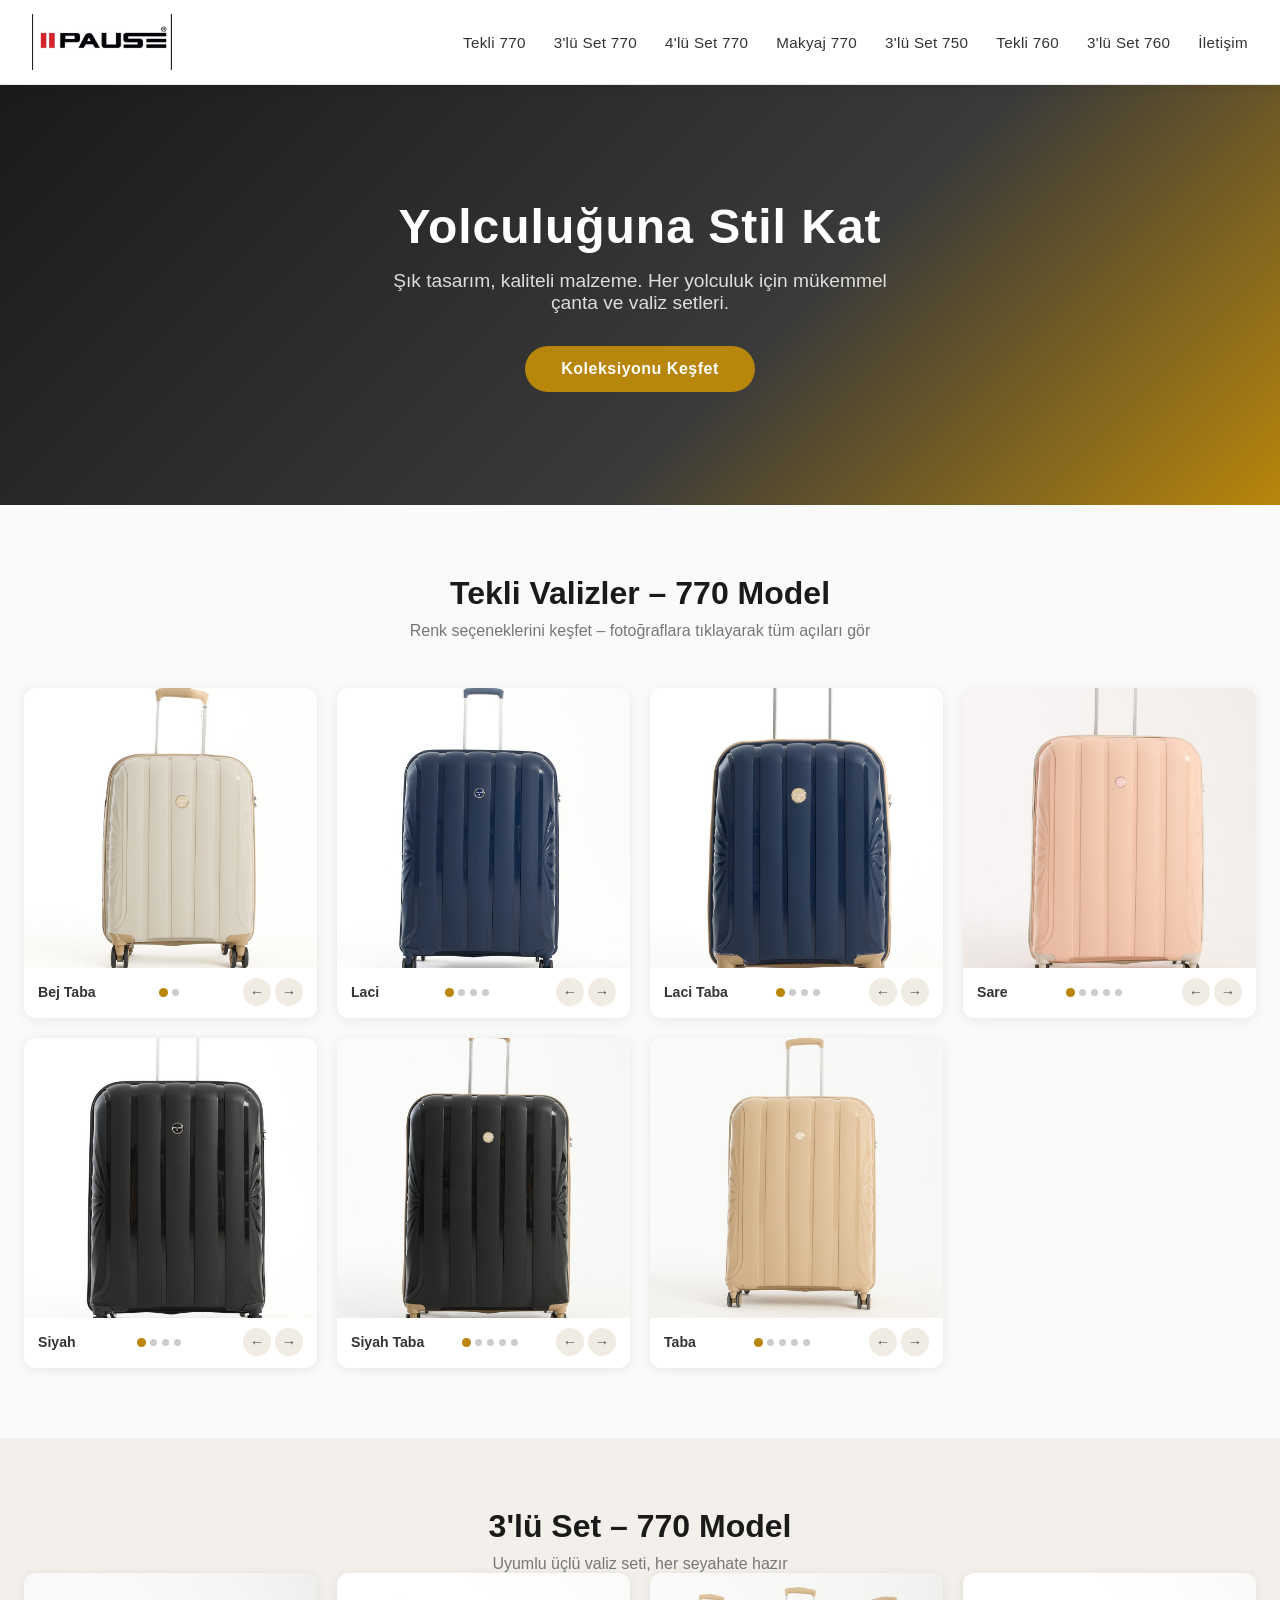
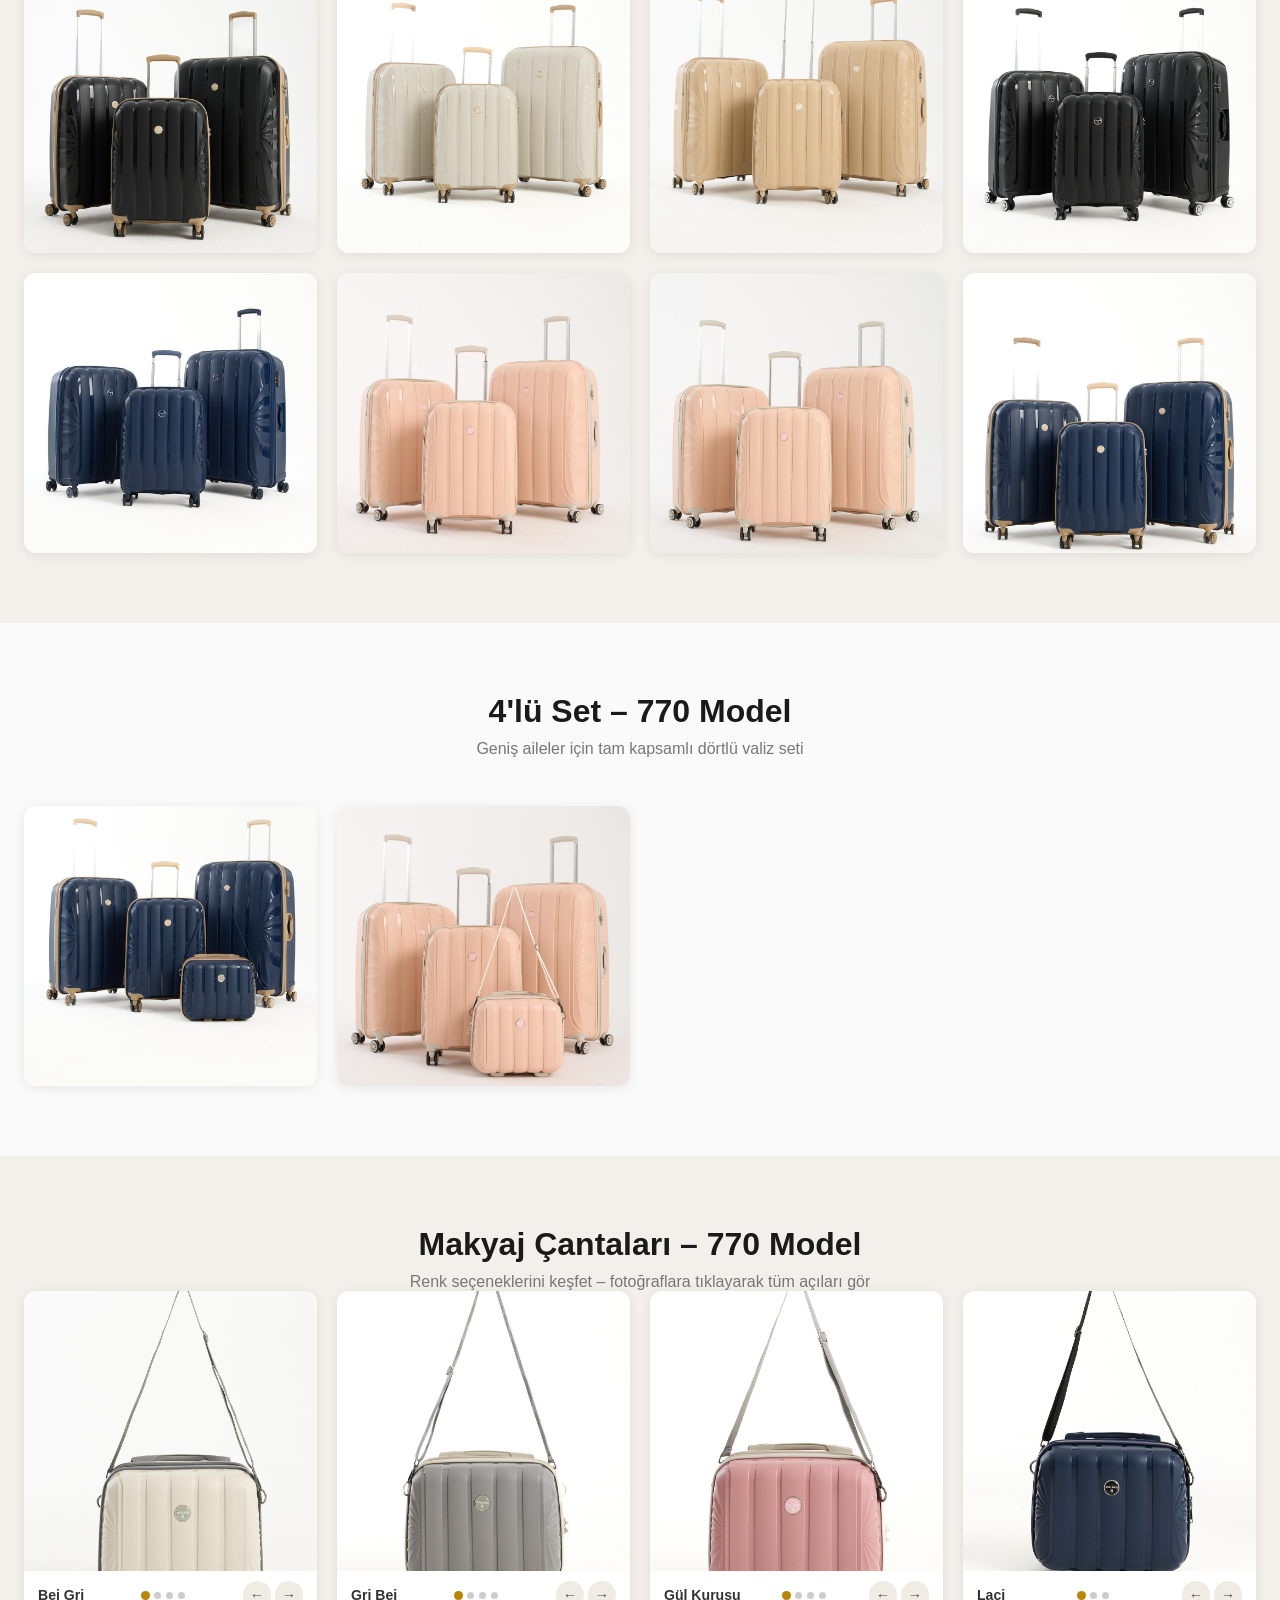
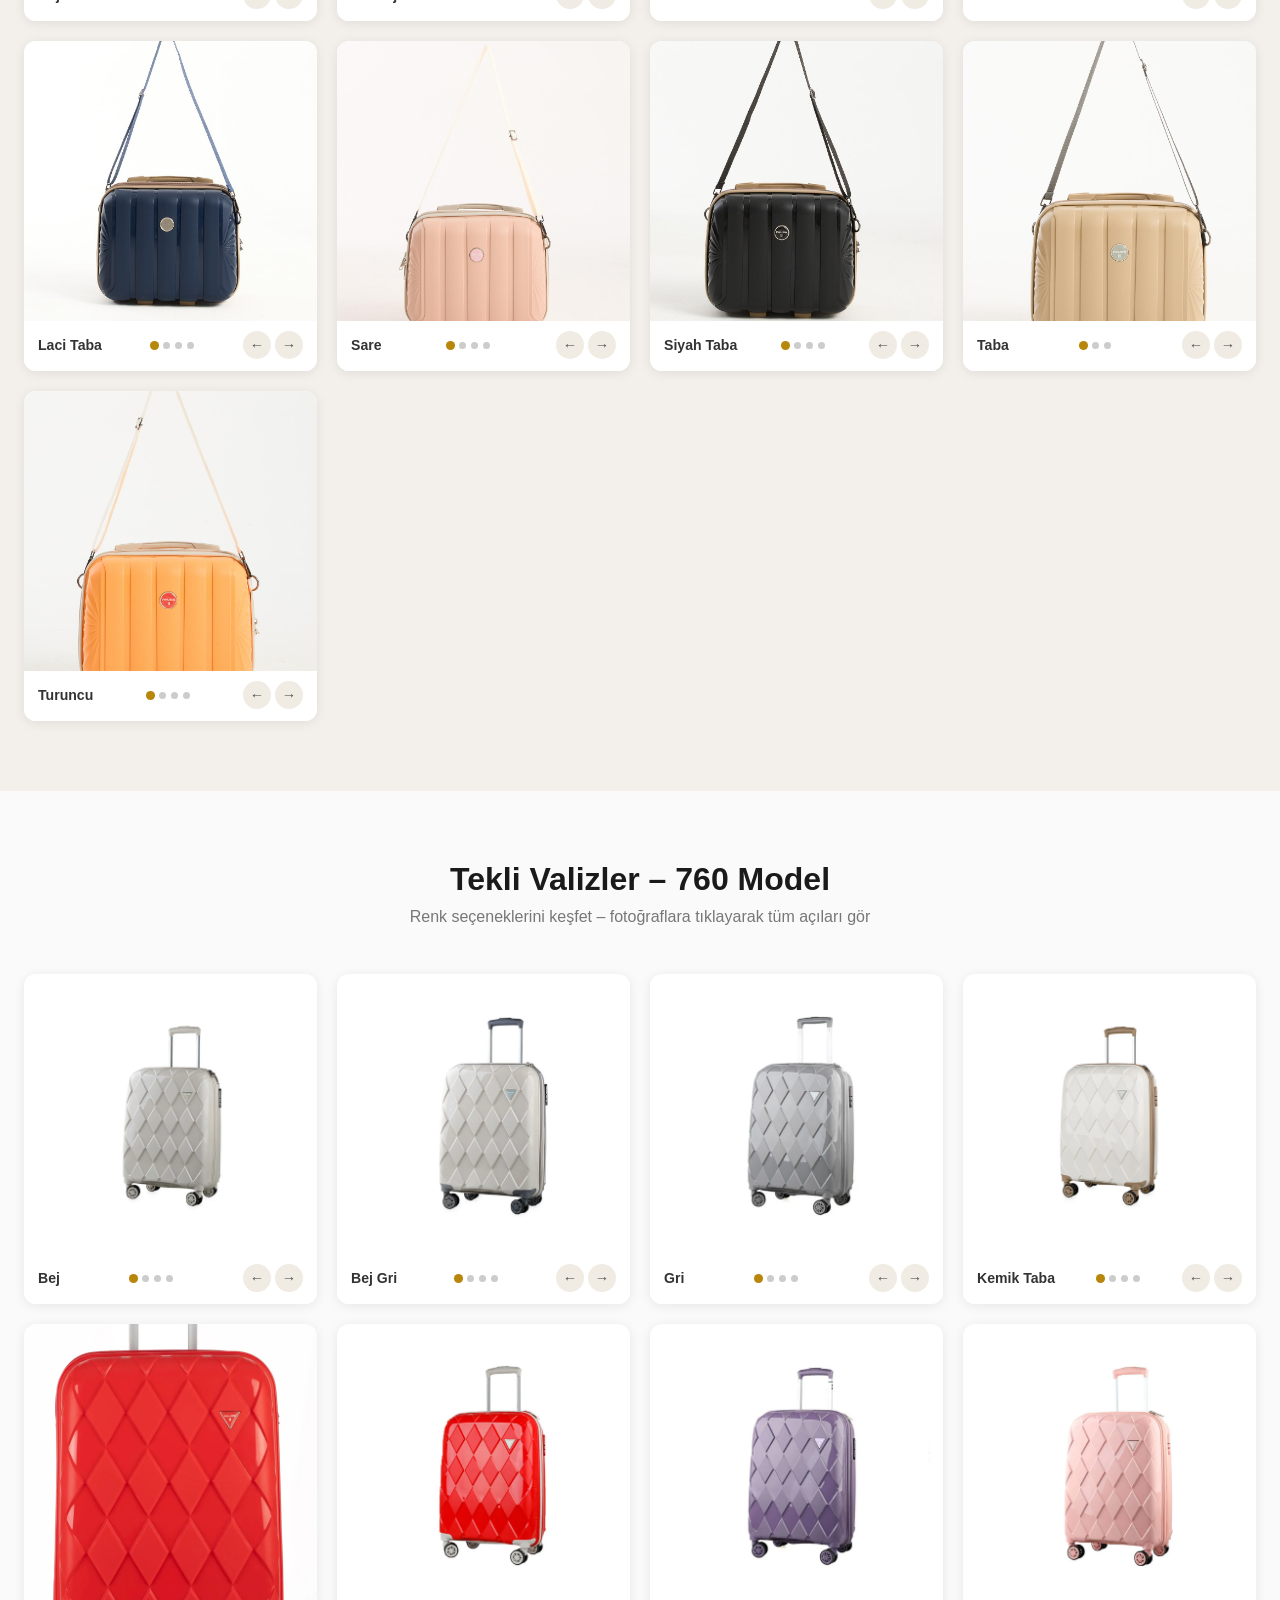
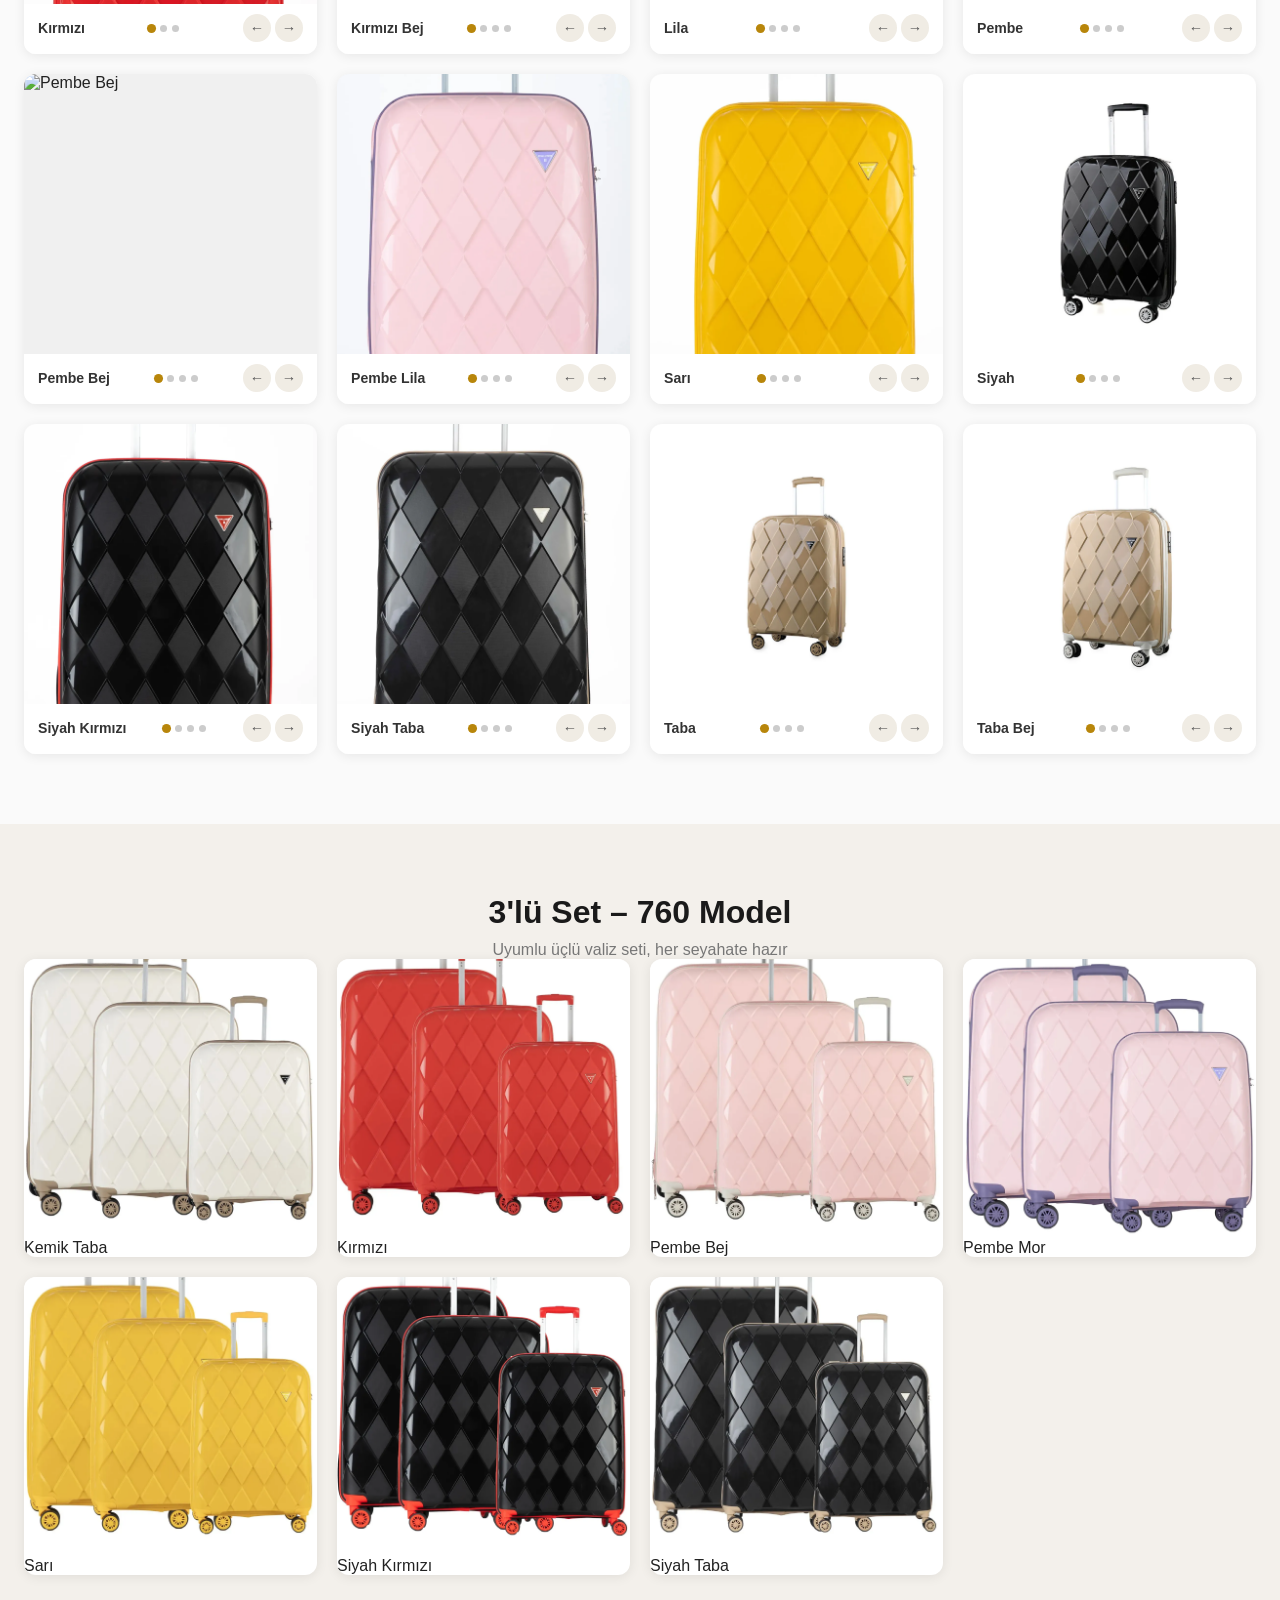
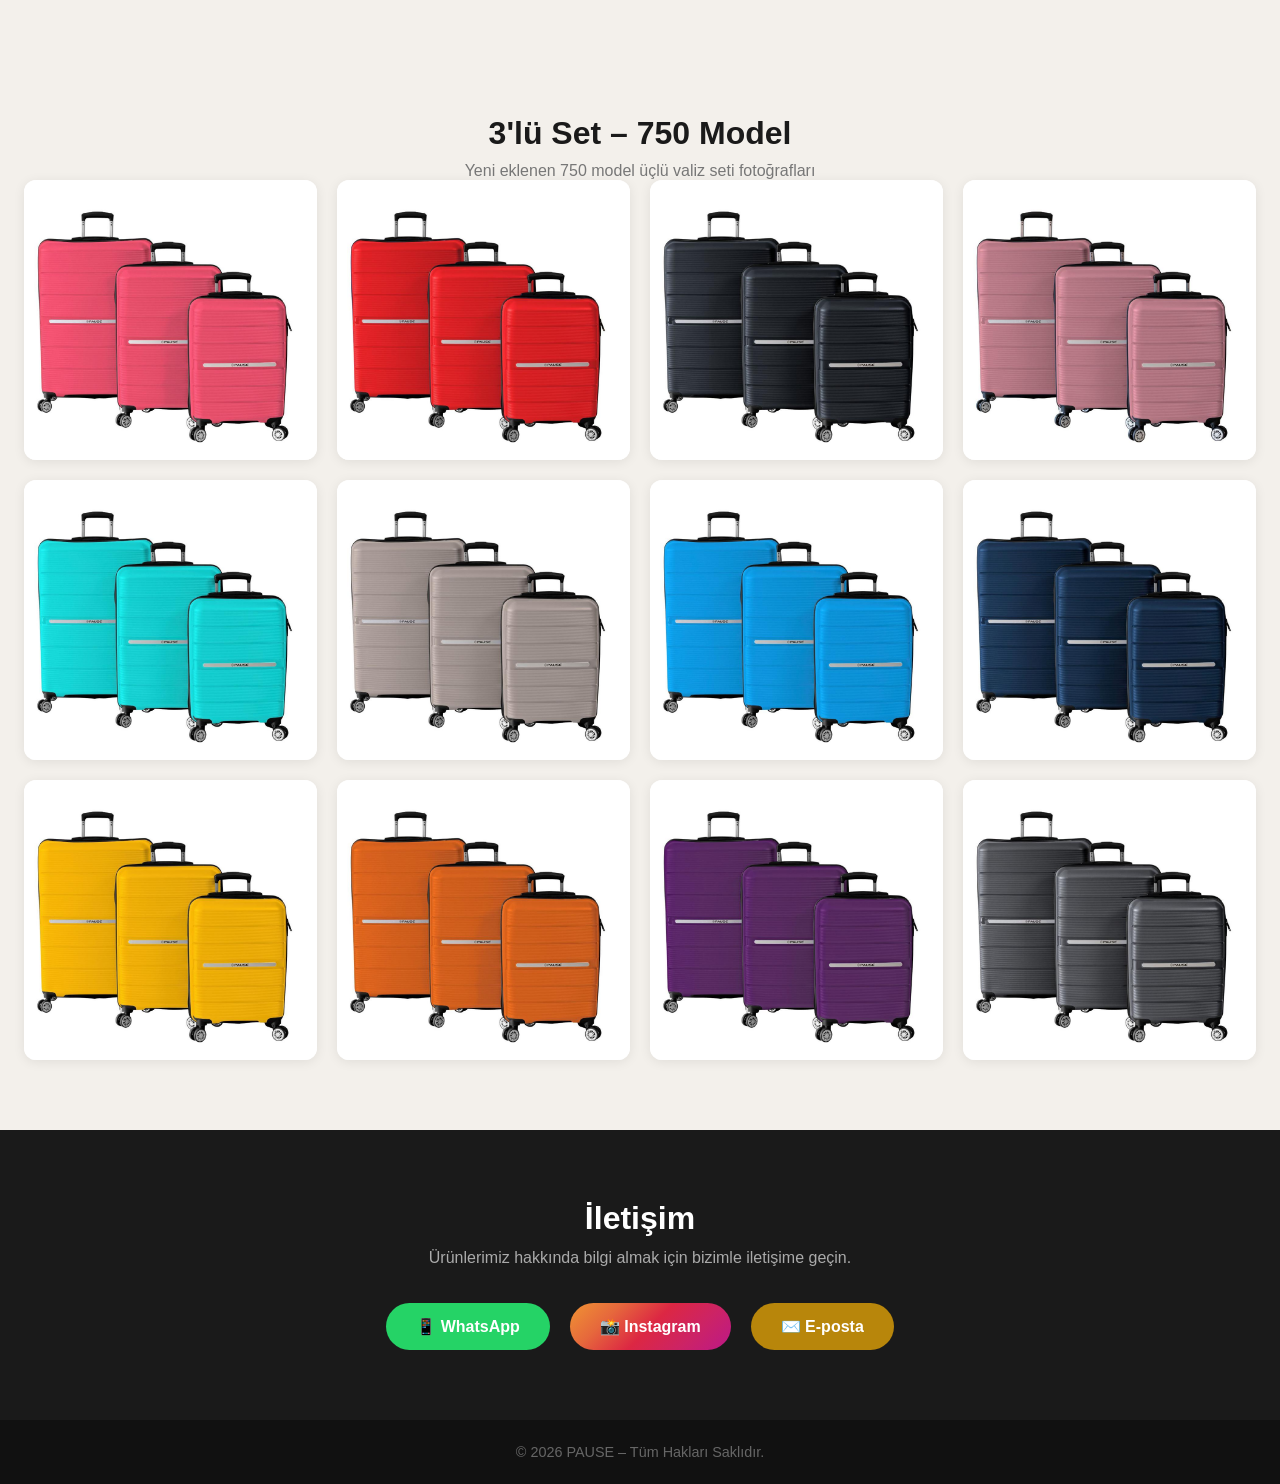
==== commit e83a0b7e: "750 3lü set güncellemesi" ====
--- a/index.html
+++ b/index.html
@@ -17,6 +17,7 @@
         <a href="#3lu-770">3'lü Set 770</a>
         <a href="#4lu">4'lü Set 770</a>
         <a href="#makyaj">Makyaj 770</a>
+        <a href="#3lu-750">3'lü Set 750</a>
         <a href="#tekli-760">Tekli 760</a>
         <a href="#3lu-760">3'lü Set 760</a>
         <a href="#iletisim">İletişim</a>
@@ -401,6 +402,28 @@
     </div>
   </section>
 
+  <!-- 3'LÜ SET 750 MODEL -->
+  <section id="3lu-750" class="category alt-bg">
+    <div class="category-header">
+      <h2>3'lü Set – 750 Model</h2>
+      <p>Yeni eklenen 750 model üçlü valiz seti fotoğrafları</p>
+    </div>
+    <div class="grid">
+      <div class="card"><img src="fotolar/750-3lu-set/WhatsApp Image 2023-12-05 at 16.24.36.jpeg" alt="3'lü Set 750"/></div>
+      <div class="card"><img src="fotolar/750-3lu-set/WhatsApp Image 2023-12-05 at 16.24.37.jpeg" alt="3'lü Set 750"/></div>
+      <div class="card"><img src="fotolar/750-3lu-set/WhatsApp Image 2023-12-05 at 16.24.37 (1).jpeg" alt="3'lü Set 750"/></div>
+      <div class="card"><img src="fotolar/750-3lu-set/WhatsApp Image 2023-12-05 at 16.24.37 (2).jpeg" alt="3'lü Set 750"/></div>
+      <div class="card"><img src="fotolar/750-3lu-set/WhatsApp Image 2023-12-05 at 16.24.37 (3).jpeg" alt="3'lü Set 750"/></div>
+      <div class="card"><img src="fotolar/750-3lu-set/WhatsApp Image 2023-12-05 at 16.24.38.jpeg" alt="3'lü Set 750"/></div>
+      <div class="card"><img src="fotolar/750-3lu-set/WhatsApp Image 2023-12-05 at 16.24.38 (1).jpeg" alt="3'lü Set 750"/></div>
+      <div class="card"><img src="fotolar/750-3lu-set/WhatsApp Image 2023-12-05 at 16.24.38 (2).jpeg" alt="3'lü Set 750"/></div>
+      <div class="card"><img src="fotolar/750-3lu-set/WhatsApp Image 2023-12-05 at 16.24.38 (3).jpeg" alt="3'lü Set 750"/></div>
+      <div class="card"><img src="fotolar/750-3lu-set/WhatsApp Image 2023-12-05 at 16.24.39.jpeg" alt="3'lü Set 750"/></div>
+      <div class="card"><img src="fotolar/750-3lu-set/WhatsApp Image 2023-12-05 at 16.24.39 (1).jpeg" alt="3'lü Set 750"/></div>
+      <div class="card"><img src="fotolar/750-3lu-set/WhatsApp Image 2023-12-05 at 16.24.39 (2).jpeg" alt="3'lü Set 750"/></div>
+    </div>
+  </section>
+
   <!-- İLETİŞİM -->
   <section id="iletisim" class="contact">
     <h2>İletişim</h2>
